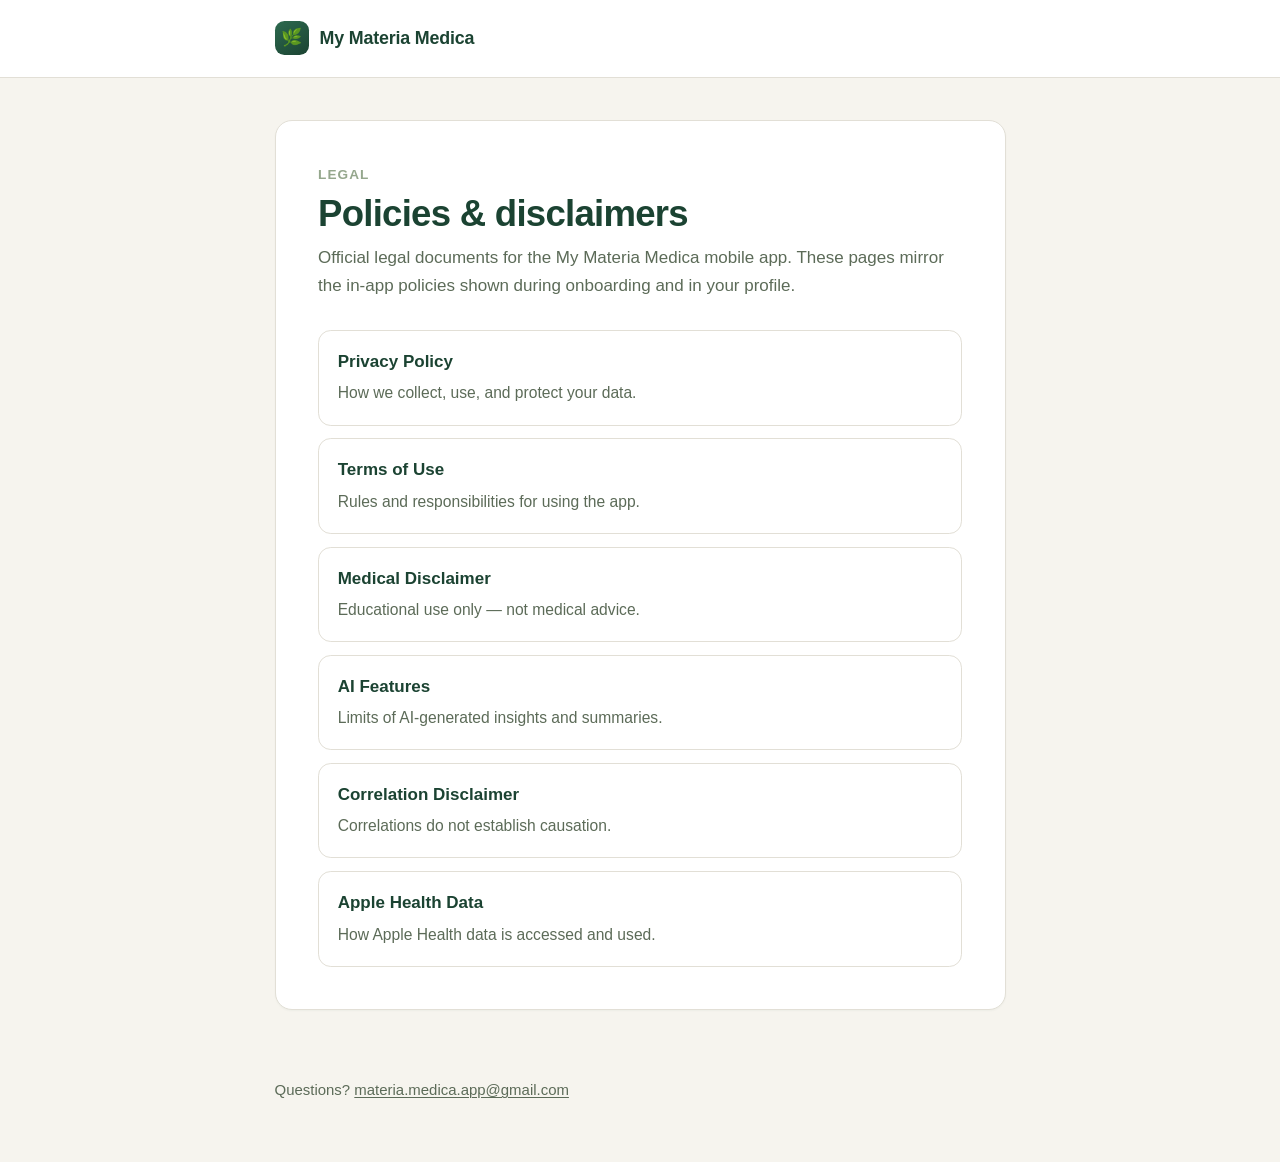
==== index.html @ a6c434d4 "Add GitHub Pages legal documents for the app. Publish privacy, terms, medical, AI, correlation, and " ====
<!DOCTYPE html>
<html lang="en">
  <head>
    <meta charset="UTF-8" />
    <meta name="viewport" content="width=device-width, initial-scale=1.0" />
    <meta
      name="description"
      content="Legal documents and disclaimers for the My Materia Medica app."
    />
    <title>My Materia Medica · Legal</title>
    <link rel="stylesheet" href="assets/style.css" />
  </head>
  <body>
    <header class="site-header">
      <div class="site-header__inner">
        <a class="brand" href="index.html">
          <span class="brand__mark" aria-hidden="true">🌿</span>
          <span>My Materia Medica</span>
        </a>
      </div>
    </header>

    <main>
      <article class="page-card">
        <p class="eyebrow">Legal</p>
        <h1>Policies &amp; disclaimers</h1>
        <p class="lede">
          Official legal documents for the My Materia Medica mobile app. These
          pages mirror the in-app policies shown during onboarding and in your
          profile.
        </p>

        <ul class="doc-list">
          <li>
            <a href="privacy/">
              <strong>Privacy Policy</strong>
              <span>How we collect, use, and protect your data.</span>
            </a>
          </li>
          <li>
            <a href="terms/">
              <strong>Terms of Use</strong>
              <span>Rules and responsibilities for using the app.</span>
            </a>
          </li>
          <li>
            <a href="disclaimer/">
              <strong>Medical Disclaimer</strong>
              <span>Educational use only — not medical advice.</span>
            </a>
          </li>
          <li>
            <a href="ai/">
              <strong>AI Features</strong>
              <span>Limits of AI-generated insights and summaries.</span>
            </a>
          </li>
          <li>
            <a href="correlation/">
              <strong>Correlation Disclaimer</strong>
              <span>Correlations do not establish causation.</span>
            </a>
          </li>
          <li>
            <a href="apple-health/">
              <strong>Apple Health Data</strong>
              <span>How Apple Health data is accessed and used.</span>
            </a>
          </li>
        </ul>
      </article>
    </main>

    <footer class="site-footer">
      <p>
        Questions?
        <a href="mailto:materia.medica.app@gmail.com">materia.medica.app@gmail.com</a>
      </p>
    </footer>
  </body>
</html>
---- assets/style.css ----
:root {
  --primary: #1b4332;
  --background: #f6f4ee;
  --text: #222222;
  --text-muted: #5c6b58;
  --accent: #95a78d;
  --border: #e2dfd6;
  --card: #ffffff;
  --max-width: 42rem;
}

*,
*::before,
*::after {
  box-sizing: border-box;
}

html {
  font-size: 17px;
  -webkit-text-size-adjust: 100%;
}

body {
  margin: 0;
  min-height: 100vh;
  font-family: -apple-system, BlinkMacSystemFont, "Segoe UI", Roboto, Helvetica,
    Arial, sans-serif;
  line-height: 1.65;
  color: var(--text);
  background: var(--background);
}

a {
  color: var(--primary);
  text-decoration-thickness: 1px;
  text-underline-offset: 0.15em;
}

a:hover {
  color: #0f2a1f;
}

.site-header {
  border-bottom: 1px solid var(--border);
  background: var(--card);
}

.site-header__inner {
  max-width: calc(var(--max-width) + 4rem);
  margin: 0 auto;
  padding: 1.25rem 1.5rem;
  display: flex;
  align-items: center;
  justify-content: space-between;
  gap: 1rem;
}

.brand {
  display: inline-flex;
  align-items: center;
  gap: 0.65rem;
  color: var(--primary);
  font-weight: 700;
  font-size: 1.05rem;
  text-decoration: none;
  letter-spacing: -0.01em;
}

.brand__mark {
  width: 2rem;
  height: 2rem;
  border-radius: 0.55rem;
  background: linear-gradient(145deg, #2d6a4f, var(--primary));
  display: grid;
  place-items: center;
  color: #fff;
  font-size: 1rem;
  flex-shrink: 0;
}

.site-nav {
  display: flex;
  flex-wrap: wrap;
  gap: 0.35rem 1rem;
  font-size: 0.9rem;
}

.site-nav a {
  color: var(--text-muted);
  text-decoration: none;
}

.site-nav a:hover,
.site-nav a[aria-current="page"] {
  color: var(--primary);
  text-decoration: underline;
}

main {
  max-width: calc(var(--max-width) + 4rem);
  margin: 0 auto;
  padding: 2.5rem 1.5rem 4rem;
}

.page-card {
  background: var(--card);
  border: 1px solid var(--border);
  border-radius: 1rem;
  padding: 2rem 1.75rem;
  box-shadow: 0 1px 2px rgba(27, 67, 50, 0.04);
}

@media (min-width: 640px) {
  .page-card {
    padding: 2.5rem 2.5rem;
  }
}

.eyebrow {
  margin: 0 0 0.35rem;
  font-size: 0.8rem;
  font-weight: 600;
  letter-spacing: 0.08em;
  text-transform: uppercase;
  color: var(--accent);
}

h1 {
  margin: 0 0 0.5rem;
  font-size: clamp(1.75rem, 4vw, 2.15rem);
  line-height: 1.2;
  letter-spacing: -0.02em;
  color: var(--primary);
}

.lede,
.updated {
  margin: 0 0 1.75rem;
  color: var(--text-muted);
}

.updated {
  font-size: 0.92rem;
  margin-bottom: 2rem;
  padding-bottom: 1.5rem;
  border-bottom: 1px solid var(--border);
}

h2 {
  margin: 2rem 0 0.75rem;
  font-size: 1.1rem;
  line-height: 1.35;
  color: var(--primary);
  letter-spacing: -0.01em;
}

h2:first-of-type {
  margin-top: 0;
}

p {
  margin: 0 0 1rem;
}

ul {
  margin: 0 0 1rem;
  padding-left: 1.25rem;
}

li {
  margin-bottom: 0.35rem;
}

li::marker {
  color: var(--accent);
}

.site-footer {
  max-width: calc(var(--max-width) + 4rem);
  margin: 0 auto;
  padding: 0 1.5rem 2.5rem;
  color: var(--text-muted);
  font-size: 0.88rem;
}

.site-footer a {
  color: var(--text-muted);
}

.doc-list {
  list-style: none;
  padding: 0;
  margin: 1.5rem 0 0;
  display: grid;
  gap: 0.75rem;
}

.doc-list li {
  margin: 0;
}

.doc-list a {
  display: block;
  padding: 1rem 1.1rem;
  border: 1px solid var(--border);
  border-radius: 0.75rem;
  background: var(--card);
  text-decoration: none;
  transition: border-color 0.15s ease, box-shadow 0.15s ease;
}

.doc-list a:hover {
  border-color: var(--accent);
  box-shadow: 0 2px 8px rgba(27, 67, 50, 0.06);
}

.doc-list strong {
  display: block;
  color: var(--primary);
  margin-bottom: 0.2rem;
}

.doc-list span {
  color: var(--text-muted);
  font-size: 0.92rem;
}
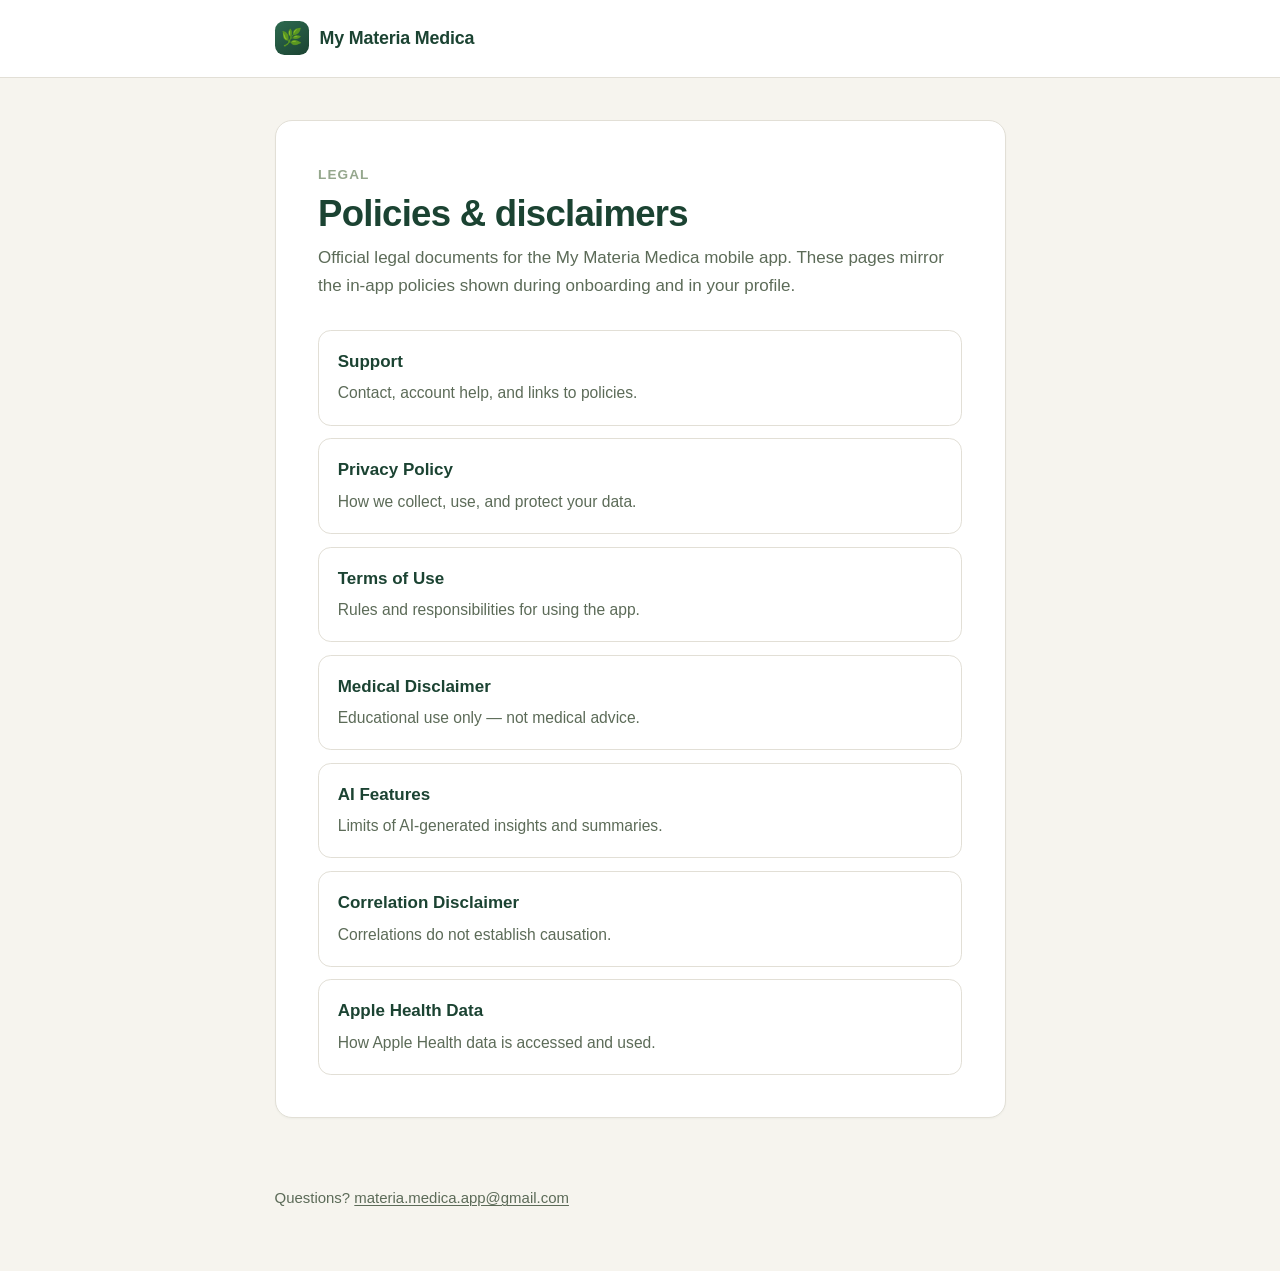
==== commit 9797ef39: "Sync privacy and AI pages with app disclaimers and add support page. OpenAI disclosures are required" ====
--- a/index.html
+++ b/index.html
@@ -31,6 +31,12 @@
         </p>
 
         <ul class="doc-list">
+          <li>
+            <a href="support/">
+              <strong>Support</strong>
+              <span>Contact, account help, and links to policies.</span>
+            </a>
+          </li>
           <li>
             <a href="privacy/">
               <strong>Privacy Policy</strong>
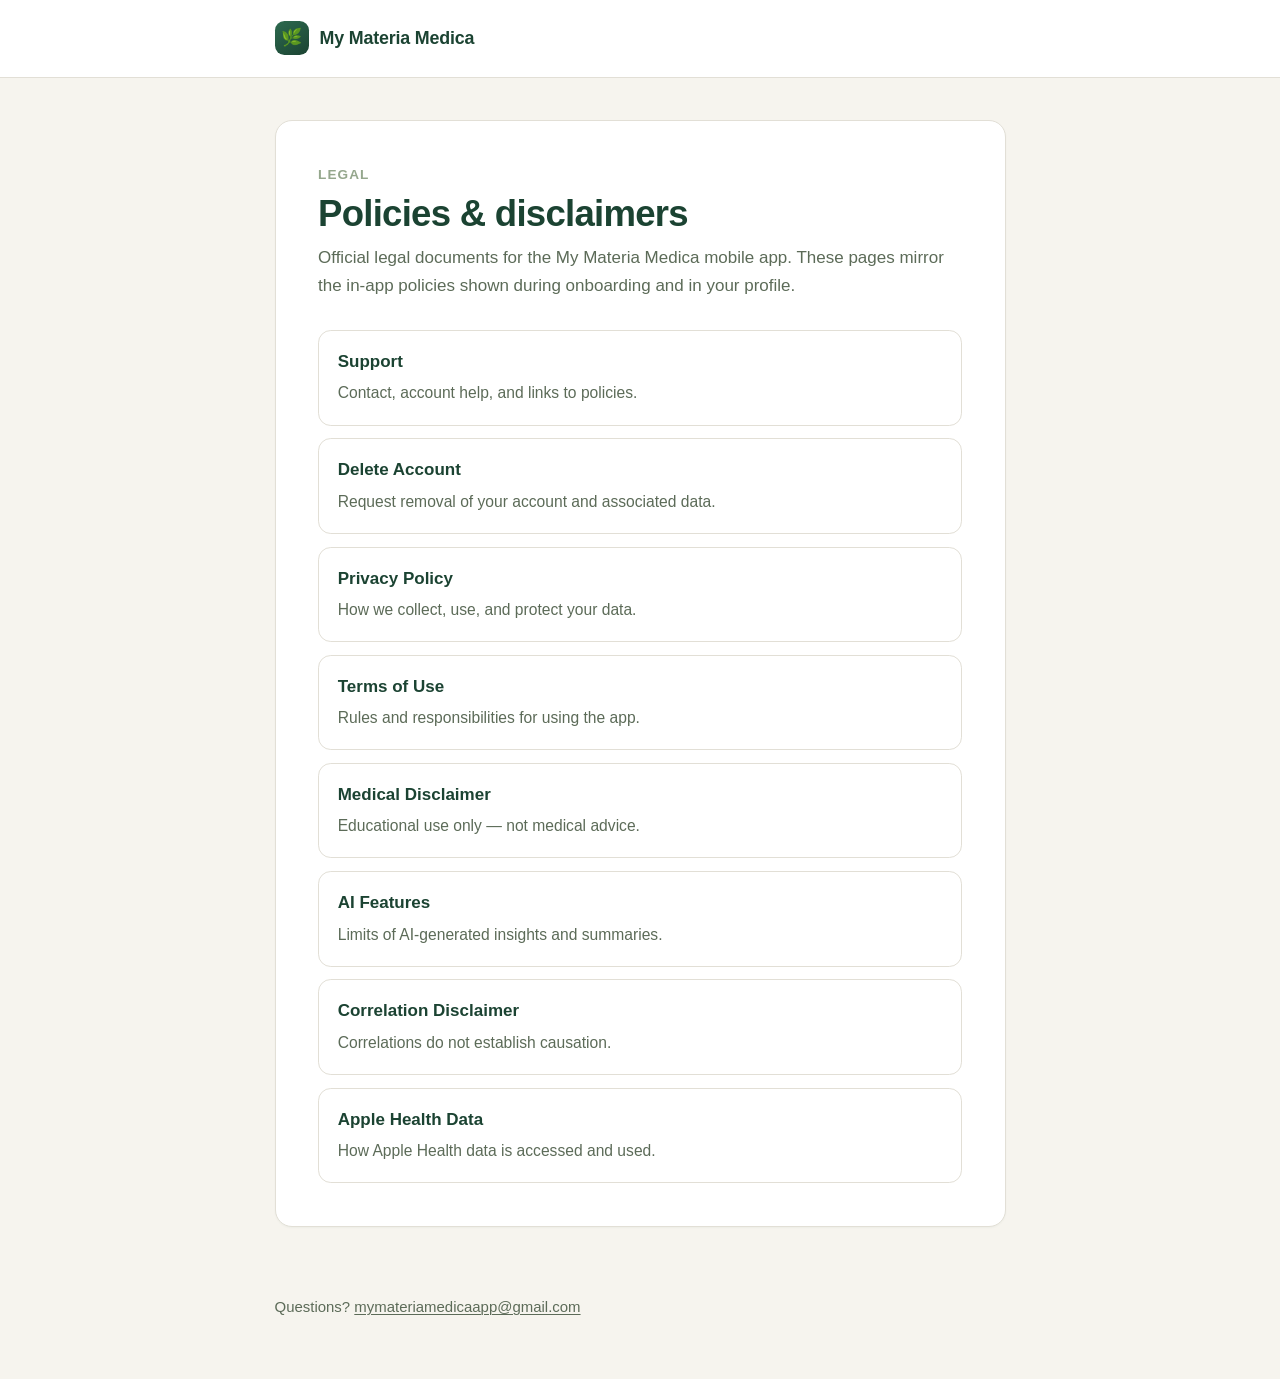
==== commit 0b3721ca: "Add account deletion request page for Play Store Data Safety. Co-authored-by: Cursor <cursoragent@cu" ====
--- a/index.html
+++ b/index.html
@@ -35,6 +35,12 @@
             <a href="support/">
               <strong>Support</strong>
               <span>Contact, account help, and links to policies.</span>
+            </a>
+          </li>
+          <li>
+            <a href="delete-account/">
+              <strong>Delete Account</strong>
+              <span>Request removal of your account and associated data.</span>
             </a>
           </li>
           <li>
@@ -80,7 +86,7 @@
     <footer class="site-footer">
       <p>
         Questions?
-        <a href="mailto:materia.medica.app@gmail.com">materia.medica.app@gmail.com</a>
+        <a href="mailto:mymateriamedicaapp@gmail.com">mymateriamedicaapp@gmail.com</a>
       </p>
     </footer>
   </body>
